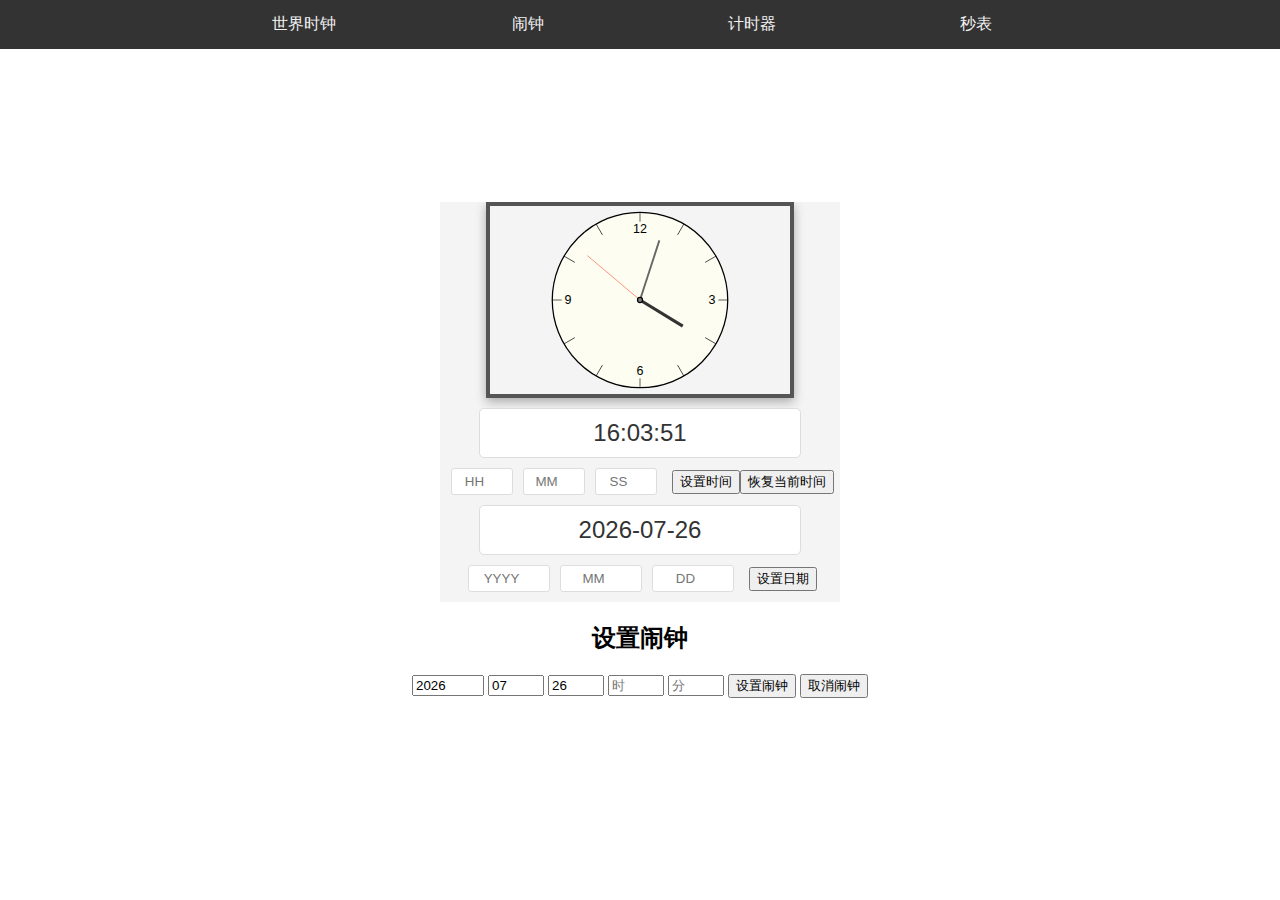
==== htmls/alarm/alarm.html @ bf3fada7 "“修改闹钟默认值。优化计时器前端”" ====
<!DOCTYPE html>
<html lang="cn"
    style="height: 100%; display: flex; flex-direction: column; justify-content: center; align-items: center;">

<head>
    <meta charset="UTF-8">
    <meta name="viewport" content="width=device-width, initial-scale=1.0">
    <title>闹钟 Alarm</title>
    <link rel="stylesheet" href="../../css/navbar.css">

    <style>
        .body {
            width: 100%;
            display: flex;
            justify-content: center;
            flex-direction: column;
        }

        .top {
            display: flex;
            justify-content: center;
            position: fixed;
            top: 0;
            width: 100%;
        }

        .dial {
            display: flex;
            justify-content: center;
            align-items: center;
            flex-direction: column;
        }

        .alarm {
            display: flex;
            justify-content: center;
            align-items: center;
            flex-direction: column;
        }

        .setAlarm {
            display: flex;
            justify-content: center;
            align-items: center;
            flex-direction: row;
        }
    </style>

</head>

<body class="body" id="bd">

    <div class="top">
        <div class="navbar">
            <div class="navbar_inner">
                <a href="../../index.html">世界时钟</a>
                <a href="alarm.html">闹钟</a>
                <a href="../stopwatch/stopwatch.html">计时器</a>
                <a href="../timer/timer.html">秒表</a>
            </div>
        </div>
    </div>

    <div class="dial">
        <iframe id="dial" width="400" height="400" frameborder="no" marginwidth="0" marginheight="0"
            src="../main_clock/clock.html">
        </iframe>
    </div>

    <div class="alarm">
        <h2>设置闹钟</h2>
        <div id="setAlarm">
            <input id="alarmYear" type="number" placeholder="年" min="1900" max="2100">
            <input id="alarmMonth" type="number" placeholder="月" min="1" max="12">
            <input id="alarmDay" type="number" placeholder="日" min="1" max="31">
            <input id="alarmHours" type="number" placeholder="时" min="0" max="23">
            <input id="alarmMinutes" type="number" placeholder="分" min="0" max="59">
            <!--<input id="alarmSeconds" type="number" placeholder="秒" min="0" max="59">-->
            <button onclick="setAlarm()">设置闹钟</button>
            <button id="cancelAlarm">取消闹钟</button>
            <audio id="alarm-sound" src="alarm.mp3" preload="auto"></audio>
        </div>
    </div>

    <script>
        var userSetYear = 0;
        var userSetMonth = 0;
        var userSetDay = 0;
        var userSetHours = 0;
        var userSetMinutes = 0;
        var userSetSeconds = 0;

        var alarmHour = 0;
        var alarmMinute = 0;
        var alarmSecond = 0;
        var alarmYear = 0;
        var alarmMonth = 0;
        var alarmDay = 0;
        var clockInterval; // 定义一个变量来存储定时器的ID

        function setAlarm() {
            //alert("开始闹钟设置！");
            alarmYear = document.getElementById('alarmYear').value;
            alarmMonth = document.getElementById('alarmMonth').value;
            alarmDay = document.getElementById('alarmDay').value;
            alarmHour = document.getElementById('alarmHours').value;
            alarmMinute = document.getElementById('alarmMinutes').value;

            // 验证输入的时间是否有效
            if (!((alarmYear >= 1900 && alarmYear <= 2100) && (alarmMonth >= 1 && alarmMonth <= 12) && (alarmDay >= 1 && alarmDay <= [31, ((alarmYear % 4 === 0 && alarmYear % 100 !== 0) || (alarmYear % 400 === 0)) ? 29 : 28, 31, 30, 31, 30, 31, 31, 30, 31, 30, 31][alarmMonth - 1]))) {
                alert("输入的日期无效，请输入正确的日期！");
                alarmYear = 0;
                alarmMonth = 0;
                alarmDay = 0;
                return; // 阻止闹钟设置
            }

            if (alarmHour < 0 || alarmHour >= 24 || alarmMinute < 0 || alarmMinute >= 60 || alarmSecond < 0 || alarmSecond >= 60) {
                alert("输入的时间无效，请输入正确的时间！");
                alarmHour = 0;
                alarmMinute = 0;
                alarmSecond = 0;
                return; // 阻止闹钟设置
            }
            if (alarmYear < userSetYear || (alarmYear === userSetYear && alarmMonth < userSetMonth) ||
                (alarmYear === userSetYear && alarmMonth === userSetMonth && alarmDay < userSetDay) ||
                (alarmYear === userSetYear && alarmMonth === userSetMonth && alarmDay === userSetDay && alarmHour < userSetHours) ||
                (alarmYear === userSetYear && alarmMonth === userSetMonth && alarmDay === userSetDay && alarmHour === userSetHours && alarmMinute < userSetMinutes)) {
                alert("不能设置过去的闹钟时间，请重新设置"); // 弹窗提示
                return; // 阻止闹钟设置
            }
            alert("闹钟设置成功！");
            checkAlarm();
        }

        function checkAlarm() {
            clockInterval = setInterval(function () {

                if (userSetDay >= alarmDay && userSetMonth >= alarmMonth && userSetYear >= alarmYear && userSetHours >= alarmHour && userSetMinutes >= alarmMinute && userSetSeconds >= alarmSecond) {
                    clearInterval(clockInterval); // 停止检查
                    document.getElementById('alarm-sound').play(); // 播放音频
                    alert("时间到！"); // 弹窗提示
                }
            }, 1000);
        }

        document.getElementById('cancelAlarm').addEventListener('click', function () {
            clearInterval(clockInterval); // 停止定时器
            alarmHour = 0; // 可选：重置闹钟时间
            alarmMinute = 0; // 可选：重置闹钟时间
            alarmSecond = 0; // 可选：重置闹钟时间
            alert("闹钟已取消！");
        });

        // 由于使用iframe将表盘与页面分离，
        // 因此获取表盘时间改为使用postMessage进行页面间通信
        // 提取表盘iframe
        var iframe = document.getElementById('dial');
        // 当表盘加载完成后，每隔一小段时间，向表盘页面发送时间请求
        iframe.onload = function () {
            setInterval(function () {
                iframe.contentWindow.postMessage({ type: 'getTime' }, '*');
            }, 500);
        };

        // 设置监听，每当接收到表盘发来的时间,将当前时间设置为用户设置的时间
        // 用于checkAlarm函数中的时间比较
        window.addEventListener('message', function (e) {
            userSetDay = e.data.day;
            userSetMonth = e.data.month;
            userSetYear = e.data.year;
            userSetHours = e.data.hours;
            userSetMinutes = e.data.minutes;
            userSetSeconds = e.data.seconds;
            console.log("当前日期：" + userSetYear + ":" + userSetMonth + ":" + userSetDay);
        });
        document.addEventListener('DOMContentLoaded', function () {
            setDefaultDate();
        });

        function setDefaultDate() {
            const now = new Date();
            const year = now.getFullYear();
            // JavaScript月份从0开始，所以加1
            const month = now.getMonth() + 1;
            const day = now.getDate();

            // 如果月份和日期小于10，前面添加0
            const formattedMonth = month < 10 ? `0${month}` : month;
            const formattedDay = day < 10 ? `0${day}` : day;

            document.getElementById('alarmYear').value = year;
            document.getElementById('alarmMonth').value = formattedMonth;
            document.getElementById('alarmDay').value = formattedDay;
        }
    </script>
</body>

</html>
---- css/navbar.css ----
/* 导航栏 */
.navbar {
    overflow: hidden;
    display: flex;
    justify-content: center;
    background-color: #333;
    position: fixed;
    top: 0;
    width: 100%;
}
.navbar_inner {
        display: flex;
        justify-content: space-between;
        width: 70%; /* 内部容器占父元素的70% */
    }
.navbar a {
    float: left;
    flex: 1;
    display: block;
    color: #f2f2f2;
    text-align: center;
    padding: 14px 16px;
    text-decoration: none;
}
.navbar a:hover {
    background-color: #ddd;
    color: black;
}
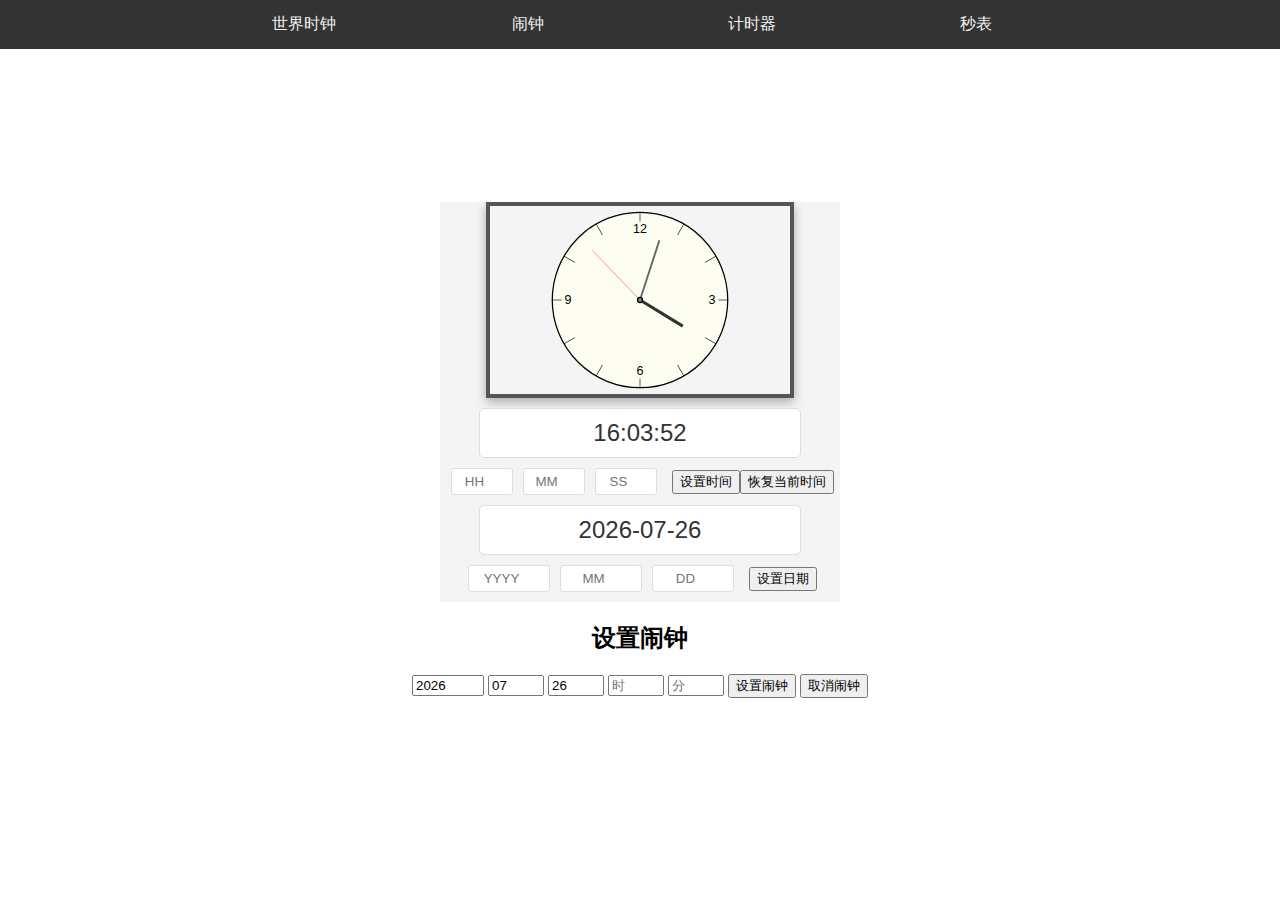
==== commit 3dbc603f: "Merge branch 'main' of https://github.com/Songard/Multifunctional-Digital-Clock" ====
--- a/htmls/alarm/alarm.html
+++ b/htmls/alarm/alarm.html
@@ -53,7 +53,7 @@
     <div class="top">
         <div class="navbar">
             <div class="navbar_inner">
-                <a href="../../index.html">世界时钟</a>
+                <a href="../world_clock/world_clock.html">世界时钟</a>
                 <a href="alarm.html">闹钟</a>
                 <a href="../stopwatch/stopwatch.html">计时器</a>
                 <a href="../timer/timer.html">秒表</a>
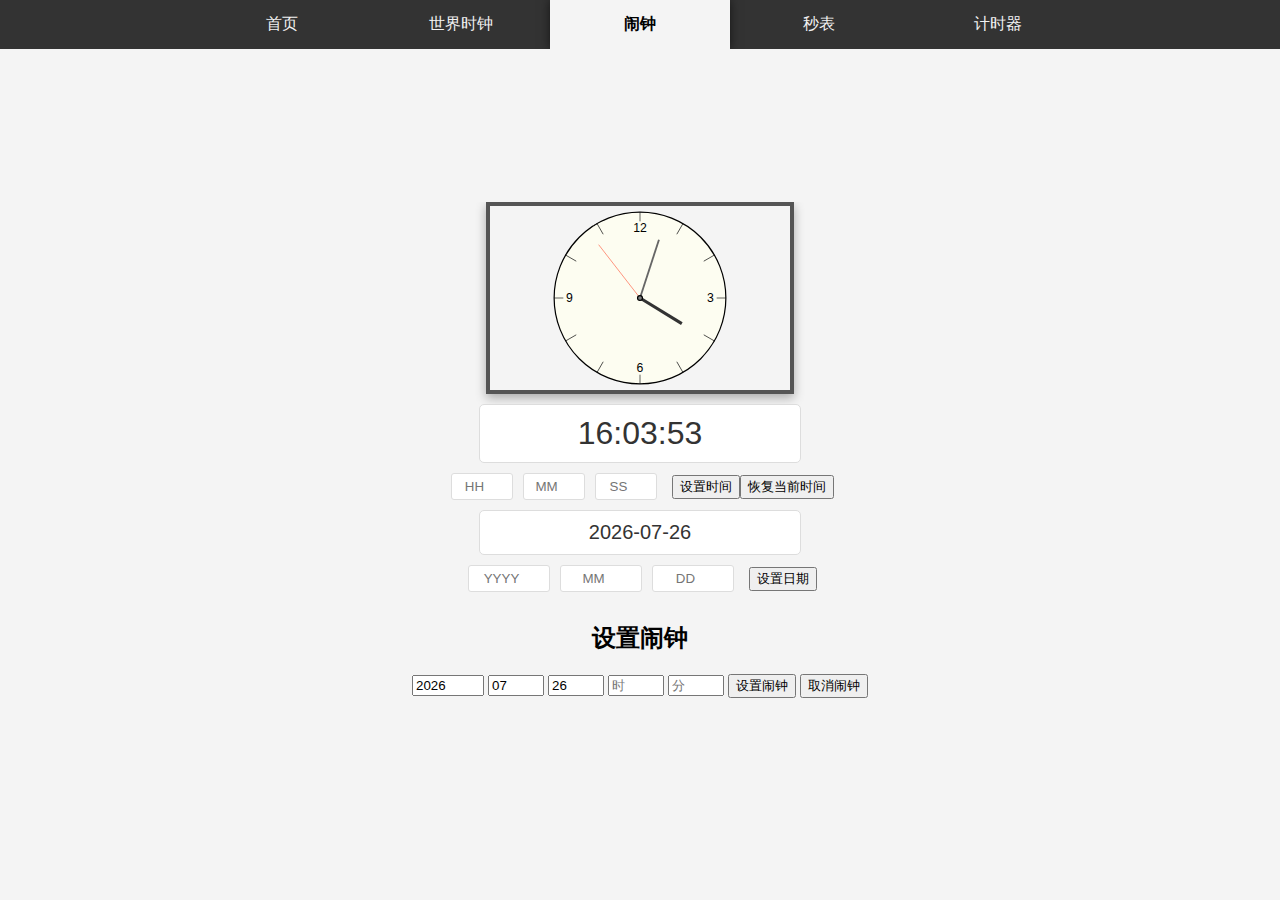
==== commit e4287fc5: "UI优化" ====
--- a/htmls/alarm/alarm.html
+++ b/htmls/alarm/alarm.html
@@ -14,6 +14,7 @@
             display: flex;
             justify-content: center;
             flex-direction: column;
+            background-color: #f4f4f4;
         }
 
         .top {
@@ -53,10 +54,11 @@
     <div class="top">
         <div class="navbar">
             <div class="navbar_inner">
+                <a href="../../index.html">首页</a>
                 <a href="../world_clock/world_clock.html">世界时钟</a>
-                <a href="alarm.html">闹钟</a>
-                <a href="../stopwatch/stopwatch.html">计时器</a>
-                <a href="../timer/timer.html">秒表</a>
+                <b href="alarm.html">闹钟</b>
+                <a href="../stopwatch/stopwatch.html">秒表</a>
+                <a href="../timer/timer.html">计时器</a>
             </div>
         </div>
     </div>
--- a/css/navbar.css
+++ b/css/navbar.css
@@ -22,7 +22,22 @@
     padding: 14px 16px;
     text-decoration: none;
 }
+.navbar b {
+    float: left;
+    flex: 1;
+    display: block;
+    color: #000;
+    box-shadow: 0 0 10px rgba(0, 0, 0, 0.6);
+    background-color: #f4f4f4;
+    text-align: center;
+    padding: 14px 16px;
+    text-decoration: 'bold';
+}
 .navbar a:hover {
     background-color: #ddd;
     color: black;
+}
+.navbar b:hover {
+    background-color: #ddd;
+    color: black;
 }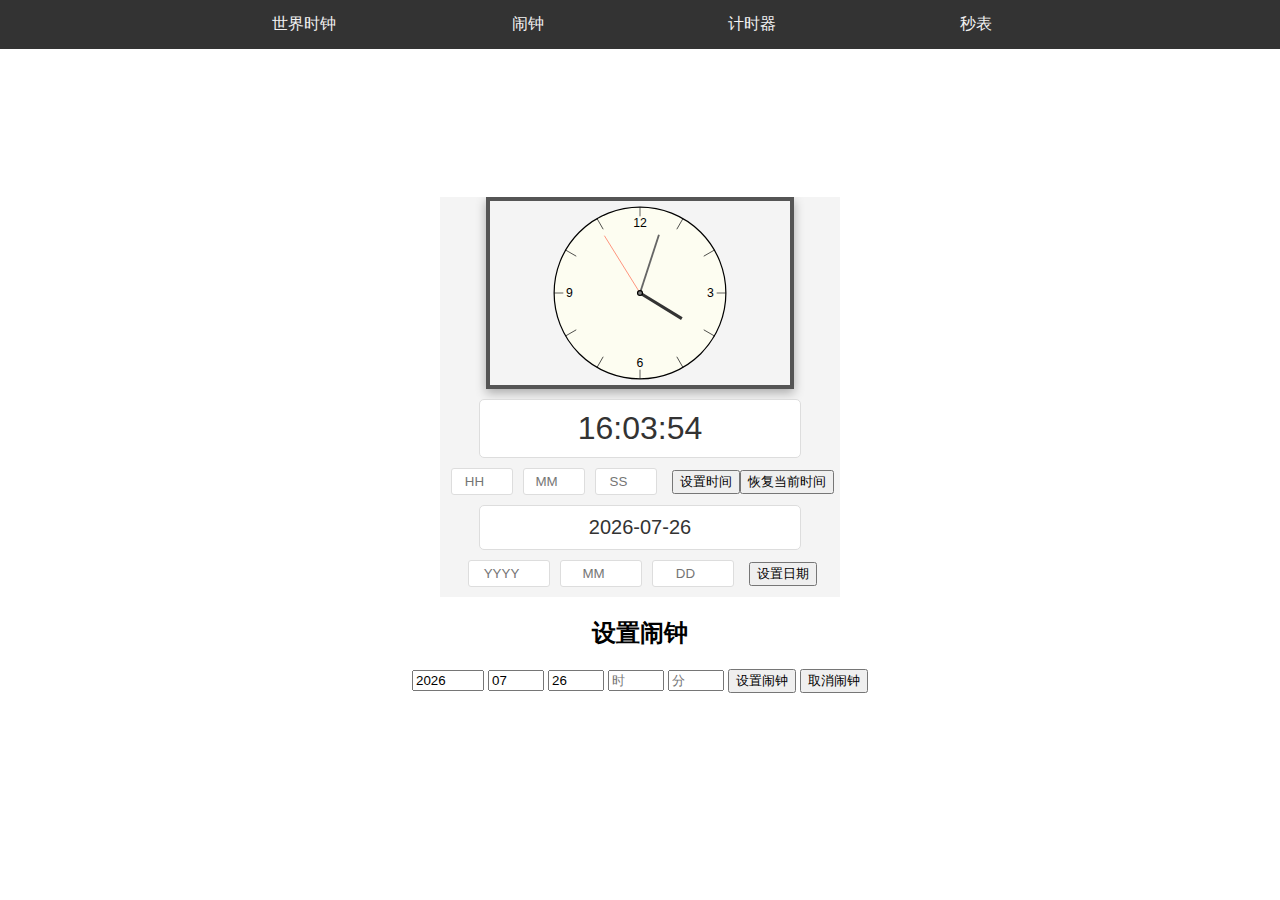
==== commit deb0b9e1: "修复了alert的bug" ====
--- a/htmls/alarm/alarm.html
+++ b/htmls/alarm/alarm.html
@@ -14,7 +14,6 @@
             display: flex;
             justify-content: center;
             flex-direction: column;
-            background-color: #f4f4f4;
         }
 
         .top {
@@ -54,11 +53,10 @@
     <div class="top">
         <div class="navbar">
             <div class="navbar_inner">
-                <a href="../../index.html">首页</a>
                 <a href="../world_clock/world_clock.html">世界时钟</a>
-                <b href="alarm.html">闹钟</b>
-                <a href="../stopwatch/stopwatch.html">秒表</a>
-                <a href="../timer/timer.html">计时器</a>
+                <a href="alarm.html">闹钟</a>
+                <a href="../stopwatch/stopwatch.html">计时器</a>
+                <a href="../timer/timer.html">秒表</a>
             </div>
         </div>
     </div>
@@ -83,6 +81,8 @@
             <audio id="alarm-sound" src="alarm.mp3" preload="auto"></audio>
         </div>
     </div>
+    <!-- 信息显示 -->
+    <div id="alertMessage" style="color: red; margin-top: 10px; text-align: center;"></div>
 
     <script>
         var userSetYear = 0;
@@ -110,48 +110,52 @@
 
             // 验证输入的时间是否有效
             if (!((alarmYear >= 1900 && alarmYear <= 2100) && (alarmMonth >= 1 && alarmMonth <= 12) && (alarmDay >= 1 && alarmDay <= [31, ((alarmYear % 4 === 0 && alarmYear % 100 !== 0) || (alarmYear % 400 === 0)) ? 29 : 28, 31, 30, 31, 30, 31, 31, 30, 31, 30, 31][alarmMonth - 1]))) {
-                alert("输入的日期无效，请输入正确的日期！");
+                alertMessage.textContent = '请输入正确的时间';
                 alarmYear = 0;
                 alarmMonth = 0;
                 alarmDay = 0;
                 return; // 阻止闹钟设置
             }
-
+            // 清除错误消息
+            alertMessage.textContent = '';
             if (alarmHour < 0 || alarmHour >= 24 || alarmMinute < 0 || alarmMinute >= 60 || alarmSecond < 0 || alarmSecond >= 60) {
-                alert("输入的时间无效，请输入正确的时间！");
+                alertMessage.textContent = '请输入正确的时间';
                 alarmHour = 0;
                 alarmMinute = 0;
                 alarmSecond = 0;
                 return; // 阻止闹钟设置
             }
-            if (alarmYear < userSetYear || (alarmYear === userSetYear && alarmMonth < userSetMonth) ||
-                (alarmYear === userSetYear && alarmMonth === userSetMonth && alarmDay < userSetDay) ||
-                (alarmYear === userSetYear && alarmMonth === userSetMonth && alarmDay === userSetDay && alarmHour < userSetHours) ||
-                (alarmYear === userSetYear && alarmMonth === userSetMonth && alarmDay === userSetDay && alarmHour === userSetHours && alarmMinute < userSetMinutes)) {
-                alert("不能设置过去的闹钟时间，请重新设置"); // 弹窗提示
+            // 清除错误消息
+            alertMessage.textContent = '';
+            if (alarmYear < userSetYear ||
+                (Math.abs(alarmYear - userSetYear) < 0.0001 && alarmMonth < userSetMonth) ||
+                (Math.abs(alarmYear - userSetYear) < 0.0001 && Math.abs(alarmMonth - userSetMonth) < 0.0001 && alarmDay < userSetDay) ||
+                (Math.abs(alarmYear - userSetYear) < 0.0001 && Math.abs(alarmMonth - userSetMonth) < 0.0001 && Math.abs(alarmDay - userSetDay) < 0.0001 && alarmHour < userSetHours) ||
+                (Math.abs(alarmYear - userSetYear) < 0.0001 && Math.abs(alarmMonth - userSetMonth) < 0.0001 && Math.abs(alarmDay - userSetDay) < 0.0001 && Math.abs(alarmHour - userSetHours) < 0.0001 && alarmMinute < userSetMinutes)) {
+                alertMessage.textContent = "不能设置过去的闹钟时间，请重新设置";
                 return; // 阻止闹钟设置
             }
-            alert("闹钟设置成功！");
+            alertMessage.textContent = "闹钟设置成功！";
             checkAlarm();
         }
 
         function checkAlarm() {
             clockInterval = setInterval(function () {
 
-                if (userSetDay >= alarmDay && userSetMonth >= alarmMonth && userSetYear >= alarmYear && userSetHours >= alarmHour && userSetMinutes >= alarmMinute && userSetSeconds >= alarmSecond) {
+                if (userSetDay >= alarmDay && userSetMonth >= alarmMonth && userSetYear >= alarmYear && userSetHours >= alarmHour && userSetMinutes >= alarmMinute) {
                     clearInterval(clockInterval); // 停止检查
                     document.getElementById('alarm-sound').play(); // 播放音频
-                    alert("时间到！"); // 弹窗提示
+                    alertMessage.textContent = "时间到！";
                 }
             }, 1000);
         }
 
         document.getElementById('cancelAlarm').addEventListener('click', function () {
             clearInterval(clockInterval); // 停止定时器
-            alarmHour = 0; // 可选：重置闹钟时间
-            alarmMinute = 0; // 可选：重置闹钟时间
-            alarmSecond = 0; // 可选：重置闹钟时间
-            alert("闹钟已取消！");
+            alarmHour = 0;
+            alarmMinute = 0;
+            alarmSecond = 0;
+            alertMessage.textContent = "闹钟已取消！";
         });
 
         // 由于使用iframe将表盘与页面分离，
--- a/css/navbar.css
+++ b/css/navbar.css
@@ -27,7 +27,7 @@
     flex: 1;
     display: block;
     color: #000;
-    box-shadow: 0 0 10px rgba(0, 0, 0, 0.6);
+    box-shadow: 0 0 3px 3px rgba(0, 0, 0, 0.2);
     background-color: #f4f4f4;
     text-align: center;
     padding: 14px 16px;
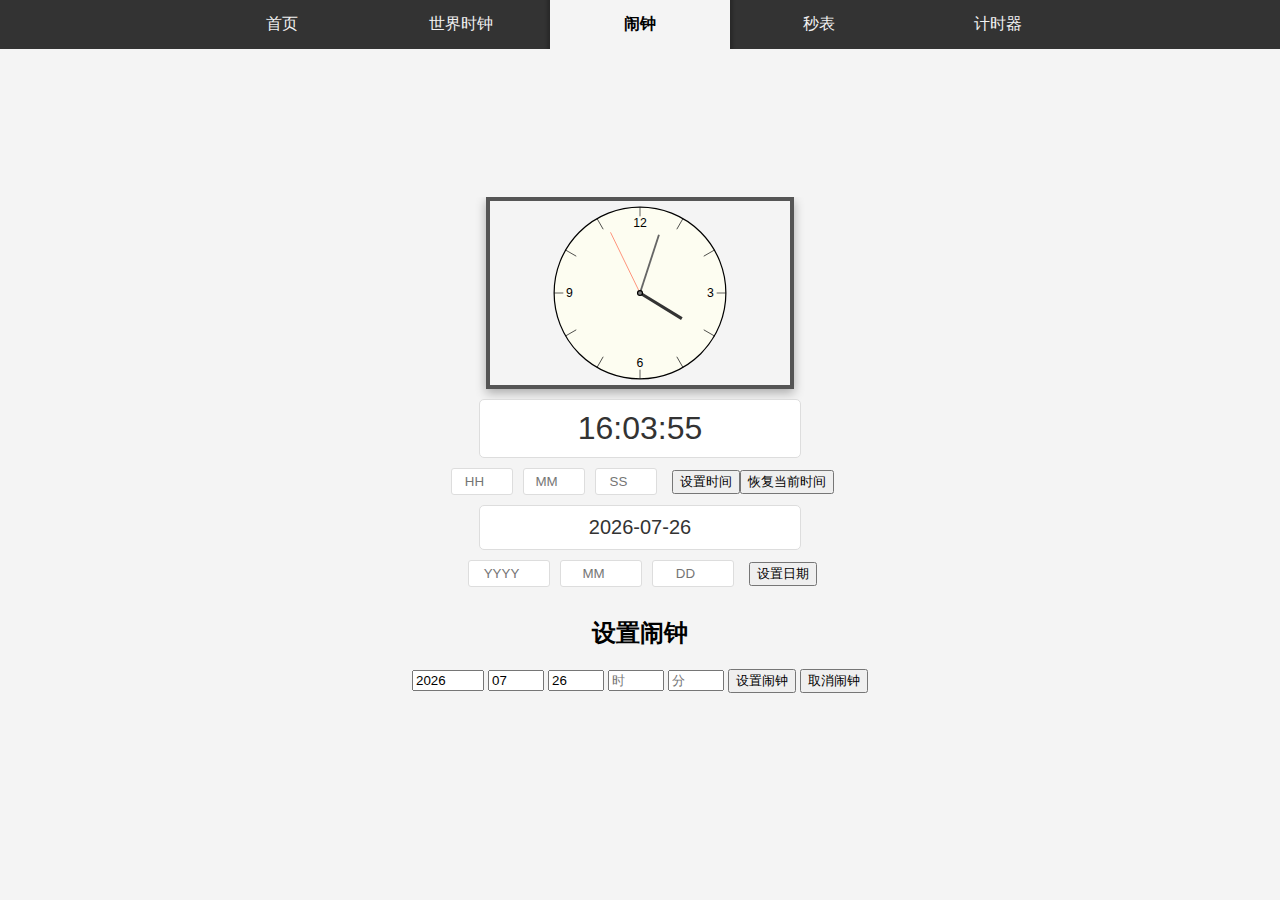
==== commit e5310a12: "Merge branch 'main' of https://github.com/Songard/Multifunctional-Digital-Clock" ====
--- a/htmls/alarm/alarm.html
+++ b/htmls/alarm/alarm.html
@@ -14,6 +14,7 @@
             display: flex;
             justify-content: center;
             flex-direction: column;
+            background-color: #f4f4f4;
         }
 
         .top {
@@ -53,10 +54,11 @@
     <div class="top">
         <div class="navbar">
             <div class="navbar_inner">
+                <a href="../../index.html">首页</a>
                 <a href="../world_clock/world_clock.html">世界时钟</a>
-                <a href="alarm.html">闹钟</a>
-                <a href="../stopwatch/stopwatch.html">计时器</a>
-                <a href="../timer/timer.html">秒表</a>
+                <b href="alarm.html">闹钟</b>
+                <a href="../stopwatch/stopwatch.html">秒表</a>
+                <a href="../timer/timer.html">计时器</a>
             </div>
         </div>
     </div>
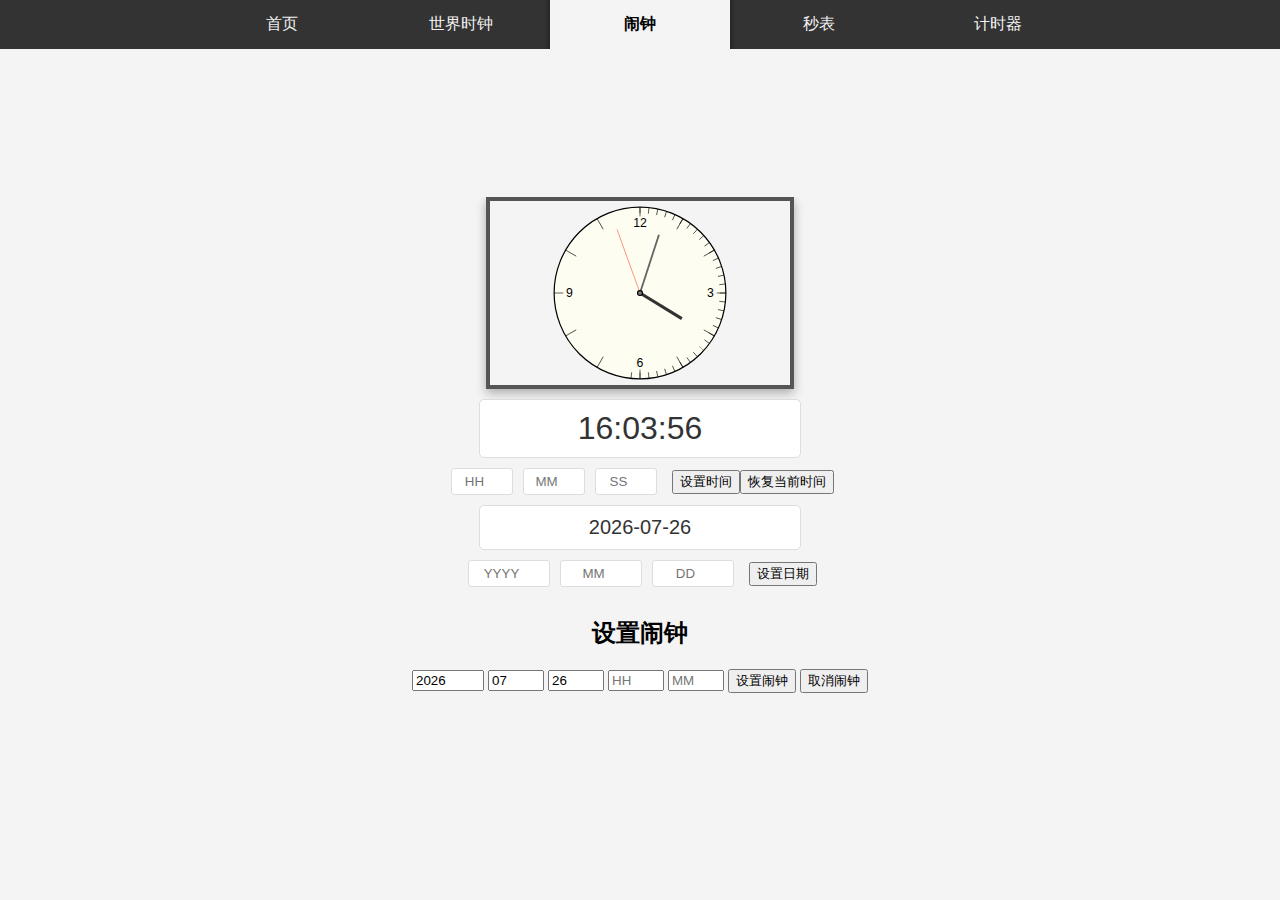
==== commit 72fd4b37: "统一了前端格式" ====
--- a/htmls/alarm/alarm.html
+++ b/htmls/alarm/alarm.html
@@ -72,11 +72,11 @@
     <div class="alarm">
         <h2>设置闹钟</h2>
         <div id="setAlarm">
-            <input id="alarmYear" type="number" placeholder="年" min="1900" max="2100">
-            <input id="alarmMonth" type="number" placeholder="月" min="1" max="12">
-            <input id="alarmDay" type="number" placeholder="日" min="1" max="31">
-            <input id="alarmHours" type="number" placeholder="时" min="0" max="23">
-            <input id="alarmMinutes" type="number" placeholder="分" min="0" max="59">
+            <input id="alarmYear" type="number" placeholder="YYYY" min="1900" max="2100">
+            <input id="alarmMonth" type="number" placeholder="MM" min="1" max="12">
+            <input id="alarmDay" type="number" placeholder="DD" min="1" max="31">
+            <input id="alarmHours" type="number" placeholder="HH" min="0" max="23">
+            <input id="alarmMinutes" type="number" placeholder="MM" min="0" max="59">
             <!--<input id="alarmSeconds" type="number" placeholder="秒" min="0" max="59">-->
             <button onclick="setAlarm()">设置闹钟</button>
             <button id="cancelAlarm">取消闹钟</button>
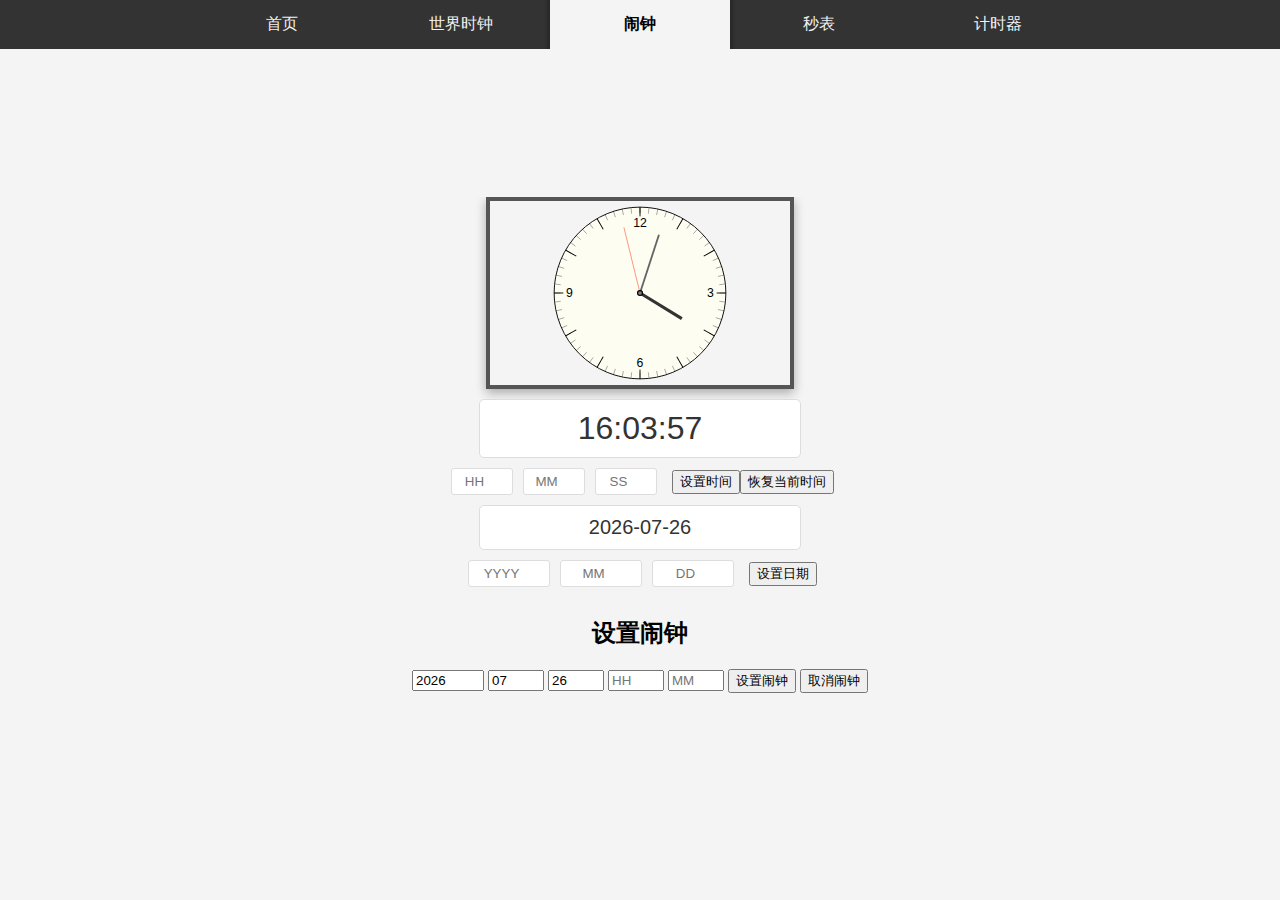
==== commit fe2bb6e2: "完善了注释" ====
--- a/htmls/alarm/alarm.html
+++ b/htmls/alarm/alarm.html
@@ -17,6 +17,7 @@
             background-color: #f4f4f4;
         }
 
+        /* 顶部导航栏的样式 */
         .top {
             display: flex;
             justify-content: center;
@@ -32,6 +33,7 @@
             flex-direction: column;
         }
 
+        /* 闹钟的样式 */
         .alarm {
             display: flex;
             justify-content: center;
@@ -39,6 +41,7 @@
             flex-direction: column;
         }
 
+        /* 输入框 */
         .setAlarm {
             display: flex;
             justify-content: center;
@@ -77,7 +80,6 @@
             <input id="alarmDay" type="number" placeholder="DD" min="1" max="31">
             <input id="alarmHours" type="number" placeholder="HH" min="0" max="23">
             <input id="alarmMinutes" type="number" placeholder="MM" min="0" max="59">
-            <!--<input id="alarmSeconds" type="number" placeholder="秒" min="0" max="59">-->
             <button onclick="setAlarm()">设置闹钟</button>
             <button id="cancelAlarm">取消闹钟</button>
             <audio id="alarm-sound" src="alarm.mp3" preload="auto"></audio>
@@ -87,19 +89,21 @@
     <div id="alertMessage" style="color: red; margin-top: 10px; text-align: center;"></div>
 
     <script>
+        // 当前时间
         var userSetYear = 0;
         var userSetMonth = 0;
         var userSetDay = 0;
         var userSetHours = 0;
         var userSetMinutes = 0;
         var userSetSeconds = 0;
-
+        // 用户设置的闹钟时间
         var alarmHour = 0;
         var alarmMinute = 0;
         var alarmSecond = 0;
         var alarmYear = 0;
         var alarmMonth = 0;
         var alarmDay = 0;
+
         var clockInterval; // 定义一个变量来存储定时器的ID
 
         function setAlarm() {
@@ -113,22 +117,22 @@
             // 验证输入的时间是否有效
             if (!((alarmYear >= 1900 && alarmYear <= 2100) && (alarmMonth >= 1 && alarmMonth <= 12) && (alarmDay >= 1 && alarmDay <= [31, ((alarmYear % 4 === 0 && alarmYear % 100 !== 0) || (alarmYear % 400 === 0)) ? 29 : 28, 31, 30, 31, 30, 31, 31, 30, 31, 30, 31][alarmMonth - 1]))) {
                 alertMessage.textContent = '请输入正确的时间';
+                // 重置
                 alarmYear = 0;
                 alarmMonth = 0;
                 alarmDay = 0;
                 return; // 阻止闹钟设置
             }
-            // 清除错误消息
-            alertMessage.textContent = '';
+            alertMessage.textContent = '';// 清除错误消息
             if (alarmHour < 0 || alarmHour >= 24 || alarmMinute < 0 || alarmMinute >= 60 || alarmSecond < 0 || alarmSecond >= 60) {
                 alertMessage.textContent = '请输入正确的时间';
+                // 重置
                 alarmHour = 0;
                 alarmMinute = 0;
                 alarmSecond = 0;
                 return; // 阻止闹钟设置
             }
-            // 清除错误消息
-            alertMessage.textContent = '';
+            alertMessage.textContent = '';// 清除错误消息
             if (alarmYear < userSetYear ||
                 (Math.abs(alarmYear - userSetYear) < 0.0001 && alarmMonth < userSetMonth) ||
                 (Math.abs(alarmYear - userSetYear) < 0.0001 && Math.abs(alarmMonth - userSetMonth) < 0.0001 && alarmDay < userSetDay) ||
@@ -143,8 +147,8 @@
 
         function checkAlarm() {
             clockInterval = setInterval(function () {
-
-                if (userSetDay >= alarmDay && userSetMonth >= alarmMonth && userSetYear >= alarmYear && userSetHours >= alarmHour && userSetMinutes >= alarmMinute) {
+                if (userSetDay >= alarmDay && userSetMonth >= alarmMonth && userSetYear >= alarmYear
+                    && userSetHours >= alarmHour && userSetMinutes >= alarmMinute) {
                     clearInterval(clockInterval); // 停止检查
                     document.getElementById('alarm-sound').play(); // 播放音频
                     alertMessage.textContent = "时间到！";
@@ -154,6 +158,7 @@
 
         document.getElementById('cancelAlarm').addEventListener('click', function () {
             clearInterval(clockInterval); // 停止定时器
+            // 重置
             alarmHour = 0;
             alarmMinute = 0;
             alarmSecond = 0;
@@ -185,7 +190,7 @@
         document.addEventListener('DOMContentLoaded', function () {
             setDefaultDate();
         });
-
+        // 设置默认日期为当前日期
         function setDefaultDate() {
             const now = new Date();
             const year = now.getFullYear();
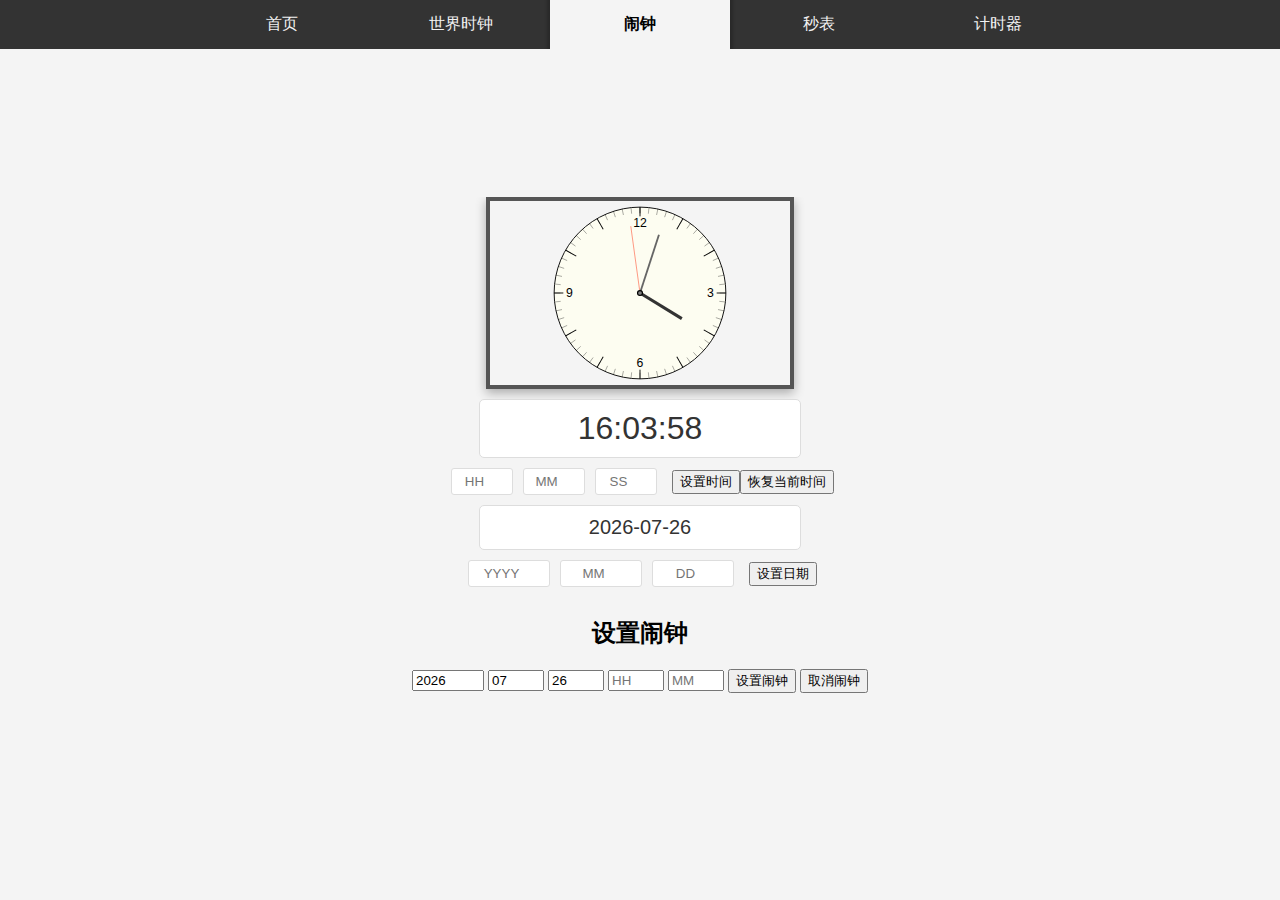
==== commit 976a5669: "主页和世界时钟的代码风格修改，其他的不敢直接动，我开个新的branch大家看看" ====
--- a/htmls/alarm/alarm.html
+++ b/htmls/alarm/alarm.html
@@ -41,13 +41,6 @@
             flex-direction: column;
         }
 
-        /* 输入框 */
-        .setAlarm {
-            display: flex;
-            justify-content: center;
-            align-items: center;
-            flex-direction: row;
-        }
     </style>
 
 </head>
@@ -90,21 +83,21 @@
 
     <script>
         // 当前时间
-        var userSetYear = 0;
-        var userSetMonth = 0;
-        var userSetDay = 0;
-        var userSetHours = 0;
-        var userSetMinutes = 0;
-        var userSetSeconds = 0;
+        let userSetYear = 0;
+        let userSetMonth = 0;
+        let userSetDay = 0;
+        let userSetHours = 0;
+        let userSetMinutes = 0;
+        let userSetSeconds = 0;
         // 用户设置的闹钟时间
-        var alarmHour = 0;
-        var alarmMinute = 0;
-        var alarmSecond = 0;
-        var alarmYear = 0;
-        var alarmMonth = 0;
-        var alarmDay = 0;
-
-        var clockInterval; // 定义一个变量来存储定时器的ID
+        let alarmHour = 0;
+        let alarmMinute = 0;
+        let alarmSecond = 0;
+        let alarmYear = 0;
+        let alarmMonth = 0;
+        let alarmDay = 0;
+
+        let clockInterval; // 定义一个变量来存储定时器的ID
 
         function setAlarm() {
             //alert("开始闹钟设置！");
@@ -168,7 +161,7 @@
         // 由于使用iframe将表盘与页面分离，
         // 因此获取表盘时间改为使用postMessage进行页面间通信
         // 提取表盘iframe
-        var iframe = document.getElementById('dial');
+        let iframe = document.getElementById('dial');
         // 当表盘加载完成后，每隔一小段时间，向表盘页面发送时间请求
         iframe.onload = function () {
             setInterval(function () {
